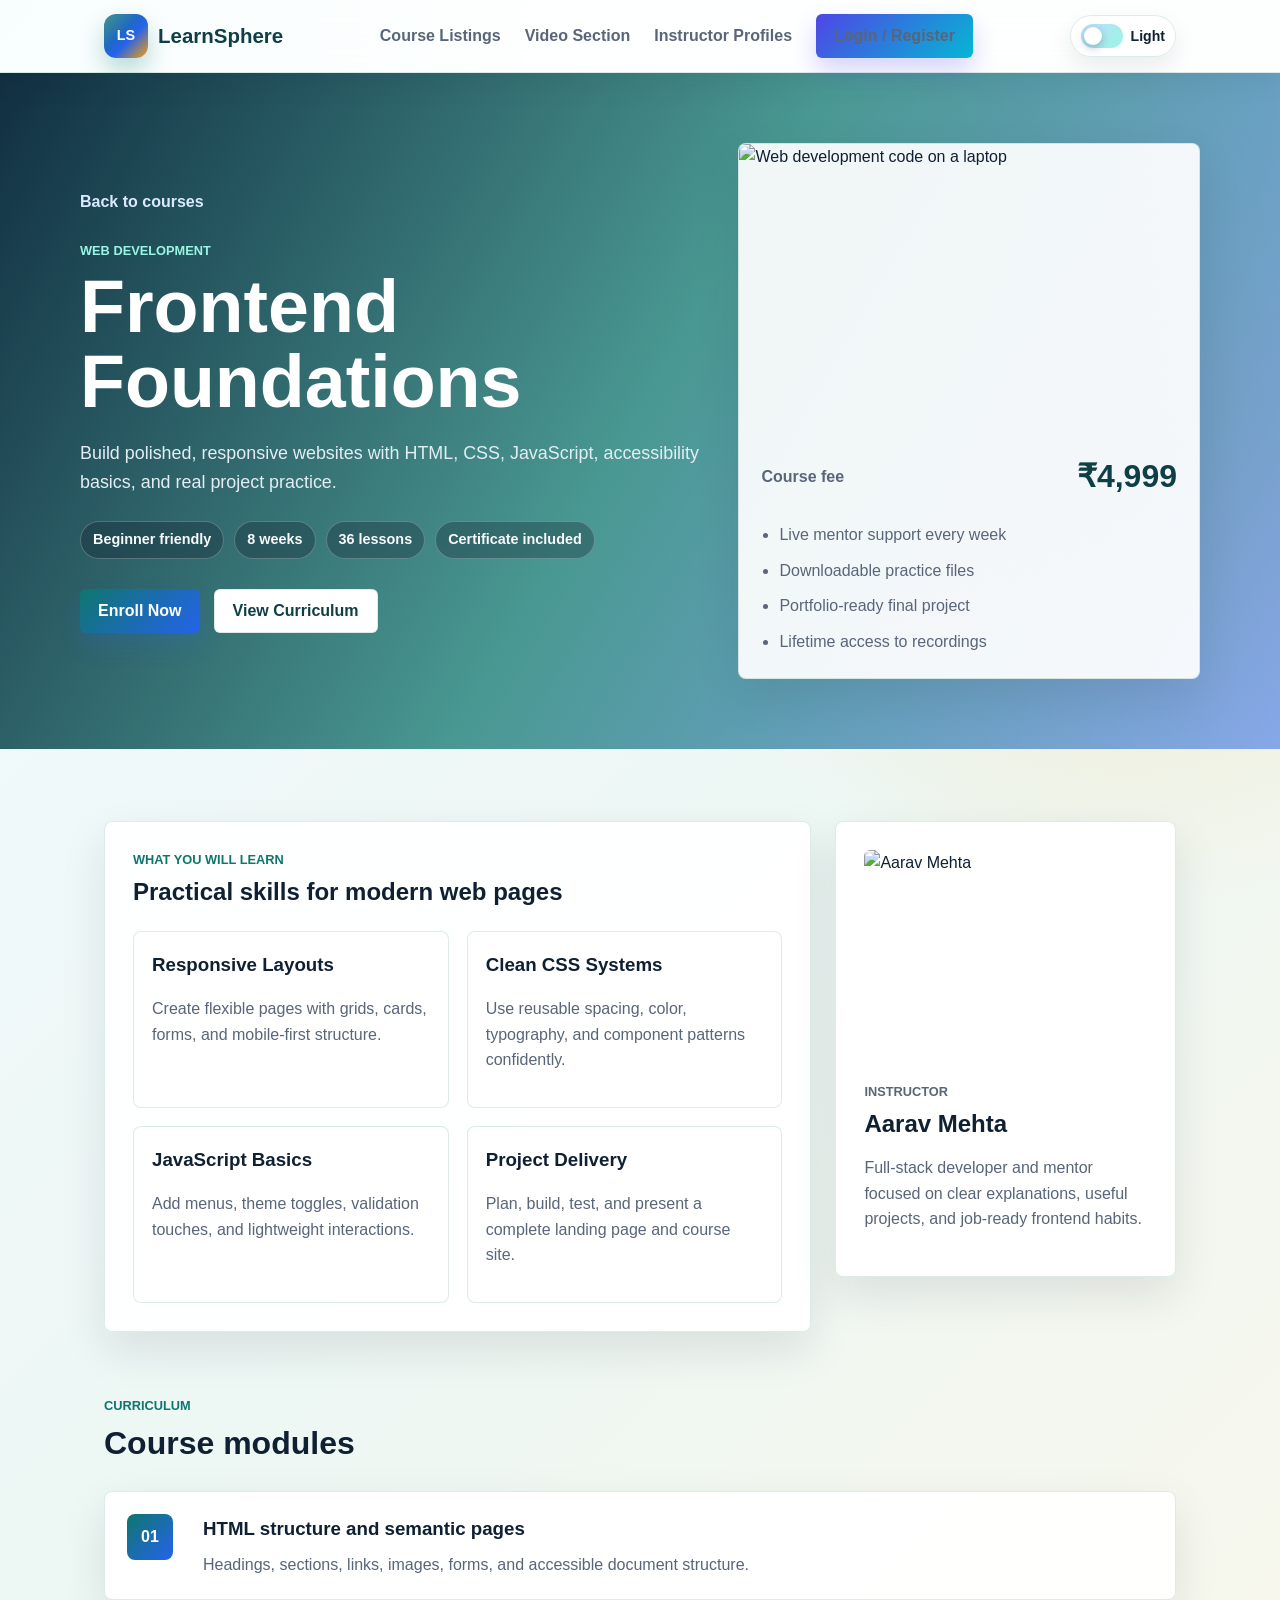
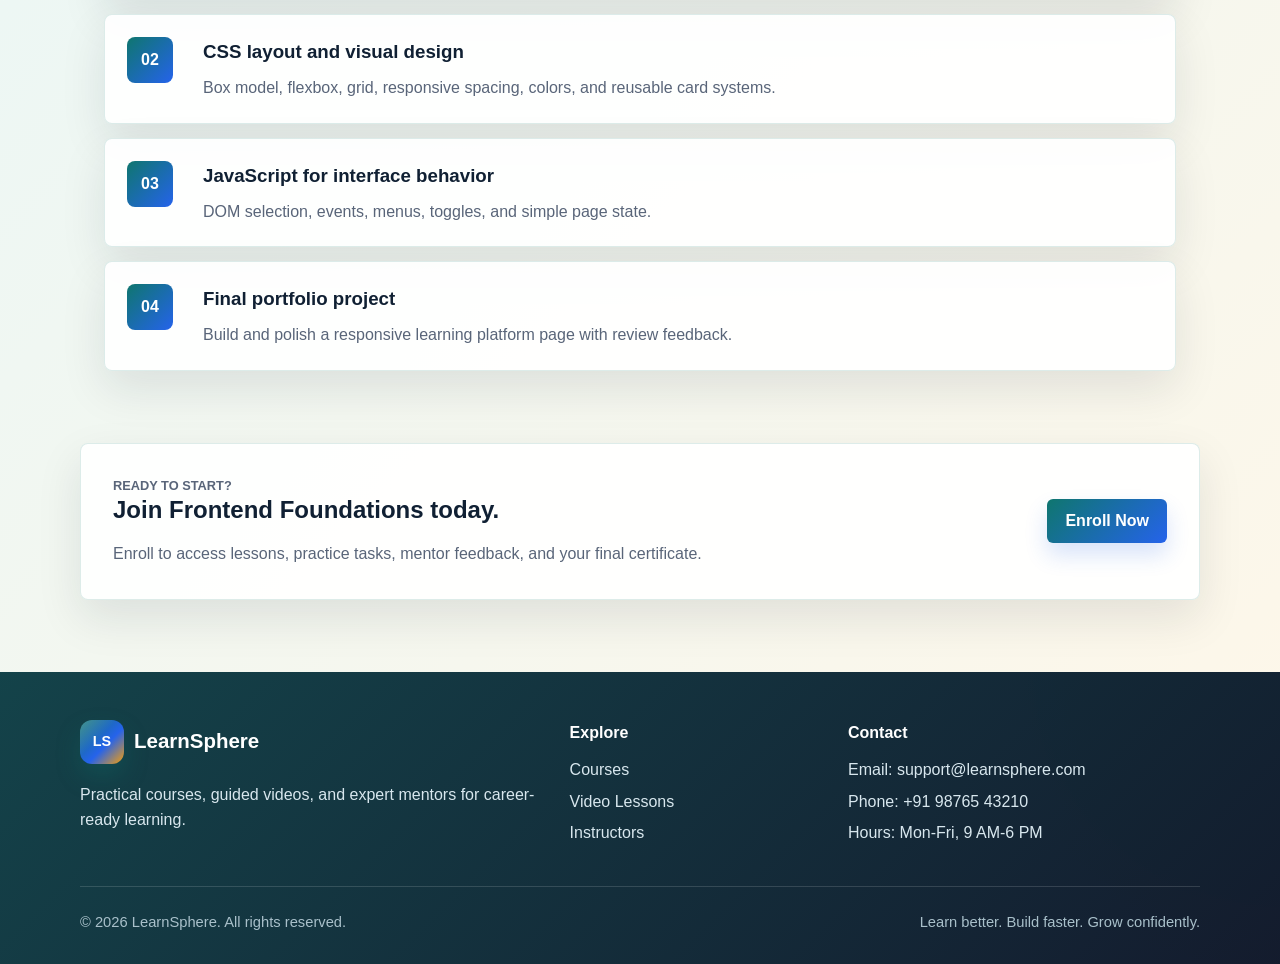
==== course-details.html @ a61108c8 "Push entire project to GitHub" ====
<!DOCTYPE html>
<html lang="en">
<head>
    <meta charset="UTF-8">
    <meta name="viewport" content="width=device-width, initial-scale=1.0">
    <title>Frontend Foundations | LearnSphere</title>
    <link rel="stylesheet" href="css/style.css">
</head>
<body>
    <header class="site-header">
        <nav class="navbar" aria-label="Main navigation">
            <a class="brand" href="index.html" aria-label="LearnSphere home">
                <span class="brand-mark">LS</span>
                <span class="brand-text">LearnSphere</span>
            </a>
            <div class="nav-actions">
                <button class="theme-toggle" type="button" aria-label="Switch to dark mode" aria-pressed="false">
                    <span class="toggle-track">
                        <span class="toggle-thumb"></span>
                    </span>
                    <span class="theme-label">Light</span>
                </button>
                <button class="menu-toggle" type="button" aria-label="Open navigation" aria-expanded="false">
                    <span></span>
                    <span></span>
                    <span></span>
                </button>
            </div>
            <ul class="nav-links">
                <li><a href="courses.html">Course Listings</a></li>
                <li><a href="index.html#videos">Video Section</a></li>
                <li><a href="index.html#instructors">Instructor Profiles</a></li>
                <li><a class="nav-button" href="login.html">Login / Register</a></li>
            </ul>
        </nav>
    </header>

    <main>
        <section class="course-detail-hero">
            <div class="course-detail-content">
                <div>
                    <a class="back-link" href="courses.html">Back to courses</a>
                    <p class="eyebrow">Web Development</p>
                    <h1>Frontend Foundations</h1>
                    <p class="course-lead">Build polished, responsive websites with HTML, CSS, JavaScript, accessibility basics, and real project practice.</p>
                    <div class="course-meta" aria-label="Course facts">
                        <span>Beginner friendly</span>
                        <span>8 weeks</span>
                        <span>36 lessons</span>
                        <span>Certificate included</span>
                    </div>
                    <div class="hero-actions">
                        <a class="primary-button" href="login.html">Enroll Now</a>
                        <a class="secondary-button" href="#curriculum">View Curriculum</a>
                    </div>
                </div>
                <aside class="course-summary-card" aria-label="Course enrollment summary">
                    <img src="https://images.pexels.com/photos/574071/pexels-photo-574071.jpeg?auto=compress&cs=tinysrgb&w=900" alt="Web development code on a laptop">
                    <div class="summary-price">
                        <span>Course fee</span>
                        <strong>₹4,999</strong>
                    </div>
                    <ul>
                        <li>Live mentor support every week</li>
                        <li>Downloadable practice files</li>
                        <li>Portfolio-ready final project</li>
                        <li>Lifetime access to recordings</li>
                    </ul>
                </aside>
            </div>
        </section>

        <section class="course-detail-section">
            <div class="detail-grid">
                <article class="detail-panel">
                    <p class="eyebrow">What You Will Learn</p>
                    <h2>Practical skills for modern web pages</h2>
                    <div class="outcome-grid">
                        <div>
                            <h3>Responsive Layouts</h3>
                            <p>Create flexible pages with grids, cards, forms, and mobile-first structure.</p>
                        </div>
                        <div>
                            <h3>Clean CSS Systems</h3>
                            <p>Use reusable spacing, color, typography, and component patterns confidently.</p>
                        </div>
                        <div>
                            <h3>JavaScript Basics</h3>
                            <p>Add menus, theme toggles, validation touches, and lightweight interactions.</p>
                        </div>
                        <div>
                            <h3>Project Delivery</h3>
                            <p>Plan, build, test, and present a complete landing page and course site.</p>
                        </div>
                    </div>
                </article>

                <aside class="mentor-card">
                    <img src="https://images.pexels.com/photos/36781271/pexels-photo-36781271.jpeg?auto=compress&cs=tinysrgb&w=700" alt="Aarav Mehta">
                    <p class="eyebrow">Instructor</p>
                    <h2>Aarav Mehta</h2>
                    <p>Full-stack developer and mentor focused on clear explanations, useful projects, and job-ready frontend habits.</p>
                </aside>
            </div>
        </section>

        <section class="course-detail-section curriculum-section" id="curriculum">
            <div class="section-heading">
                <p class="eyebrow">Curriculum</p>
                <h2>Course modules</h2>
            </div>
            <div class="module-list">
                <article>
                    <span>01</span>
                    <div>
                        <h3>HTML structure and semantic pages</h3>
                        <p>Headings, sections, links, images, forms, and accessible document structure.</p>
                    </div>
                </article>
                <article>
                    <span>02</span>
                    <div>
                        <h3>CSS layout and visual design</h3>
                        <p>Box model, flexbox, grid, responsive spacing, colors, and reusable card systems.</p>
                    </div>
                </article>
                <article>
                    <span>03</span>
                    <div>
                        <h3>JavaScript for interface behavior</h3>
                        <p>DOM selection, events, menus, toggles, and simple page state.</p>
                    </div>
                </article>
                <article>
                    <span>04</span>
                    <div>
                        <h3>Final portfolio project</h3>
                        <p>Build and polish a responsive learning platform page with review feedback.</p>
                    </div>
                </article>
            </div>
        </section>

        <section class="course-cta">
            <div>
                <p class="eyebrow">Ready To Start?</p>
                <h2>Join Frontend Foundations today.</h2>
                <p>Enroll to access lessons, practice tasks, mentor feedback, and your final certificate.</p>
            </div>
            <a class="primary-button" href="login.html">Enroll Now</a>
        </section>
    </main>

    <footer class="site-footer">
        <div class="footer-inner">
            <div>
                <a class="brand footer-brand" href="index.html" aria-label="LearnSphere home">
                    <span class="brand-mark">LS</span>
                    <span class="brand-text">LearnSphere</span>
                </a>
                <p>Practical courses, guided videos, and expert mentors for career-ready learning.</p>
            </div>
            <div>
                <h3>Explore</h3>
                <a href="courses.html">Courses</a>
                <a href="index.html#videos">Video Lessons</a>
                <a href="index.html#instructors">Instructors</a>
            </div>
            <div>
                <h3>Contact</h3>
                <p>Email: support@learnsphere.com</p>
                <p>Phone: +91 98765 43210</p>
                <p>Hours: Mon-Fri, 9 AM-6 PM</p>
            </div>
        </div>
        <div class="footer-bottom">
            <p>&copy; 2026 LearnSphere. All rights reserved.</p>
            <p>Learn better. Build faster. Grow confidently.</p>
        </div>
    </footer>

    <script src="js/main.js"></script>
</body>
</html>
---- css/style.css ----
* {
    box-sizing: border-box;
}

img,
video,
iframe {
    max-width: 100%;
}

:root {
    --text: #102033;
    --muted: #596579;
    --surface: rgba(255, 255, 255, 0.92);
    --surface-strong: #ffffff;
    --line: rgba(15, 118, 110, 0.14);
    --brand: #0f766e;
    --brand-dark: #0f3f46;
    --accent: #2563eb;
    --gold: #f59e0b;
    --shadow: 0 18px 45px rgba(16, 32, 51, 0.1);
    --body-bg:
        radial-gradient(circle at top left, rgba(45, 212, 191, 0.24), transparent 34rem),
        radial-gradient(circle at 88% 18%, rgba(245, 158, 11, 0.18), transparent 28rem),
        linear-gradient(135deg, #f3fbff 0%, #edf7f4 42%, #fff7e8 100%);
}

body.dark-mode {
    --text: #eef7fb;
    --muted: #b8c7d3;
    --surface: rgba(15, 23, 42, 0.9);
    --surface-strong: #111c2f;
    --line: rgba(125, 211, 252, 0.22);
    --brand: #2dd4bf;
    --brand-dark: #dcfce7;
    --accent: #60a5fa;
    --gold: #fbbf24;
    --shadow: 0 18px 45px rgba(0, 0, 0, 0.28);
    --body-bg:
        radial-gradient(circle at top left, rgba(45, 212, 191, 0.18), transparent 34rem),
        radial-gradient(circle at 88% 18%, rgba(96, 165, 250, 0.16), transparent 28rem),
        linear-gradient(135deg, #07111f 0%, #0e1b2e 48%, #152238 100%);
}

html {
    scroll-behavior: smooth;
}

body {
    min-height: 100vh;
    margin: 0;
    color: var(--text);
    font-family: Arial, Helvetica, sans-serif;
    background: var(--body-bg);
    line-height: 1.6;
    overflow-x: hidden;
    transition: background 0.25s ease, color 0.25s ease;
}

a {
    color: inherit;
    text-decoration: none;
}

.site-header {
    position: sticky;
    top: 0;
    z-index: 10;
    background: var(--surface-strong);
    background: color-mix(in srgb, var(--surface-strong) 88%, transparent);
    border-bottom: 1px solid var(--line);
    box-shadow: 0 10px 30px rgba(15, 23, 42, 0.06);
    backdrop-filter: blur(16px);
}

.navbar {
    display: flex;
    align-items: center;
    justify-content: space-between;
    max-width: 1120px;
    margin: 0 auto;
    min-height: 72px;
    padding: 0 24px;
}

.brand {
    order: 1;
    display: inline-flex;
    align-items: center;
    gap: 10px;
    color: var(--brand-dark);
    font-size: 1.28rem;
    font-weight: 800;
}

.brand-mark {
    display: inline-grid;
    place-items: center;
    width: 44px;
    height: 44px;
    border-radius: 12px;
    color: #ffffff;
    background:
        linear-gradient(135deg, rgba(255, 255, 255, 0.22), transparent 42%),
        linear-gradient(135deg, var(--brand), var(--accent) 58%, var(--gold));
    box-shadow: 0 12px 24px rgba(15, 118, 110, 0.28);
    font-size: 0.9rem;
    letter-spacing: 0;
}

.brand-text {
    letter-spacing: 0;
}

.nav-links {
    order: 2;
    display: flex;
    align-items: center;
    gap: 24px;
    margin: 0;
    padding: 0;
    list-style: none;
    font-weight: 700;
}

.nav-links a {
    color: var(--muted);
    transition: color 0.2s ease;
}

.nav-links a:hover {
    color: var(--brand);
}

.nav-actions {
    order: 3;
    display: flex;
    align-items: center;
    gap: 10px;
}

.nav-button,
.primary-button,
.secondary-button {
    display: inline-flex;
    align-items: center;
    justify-content: center;
    min-height: 44px;
    padding: 0 18px;
    border-radius: 6px;
    font-weight: 800;
    text-align: center;
}

.nav-button,
.primary-button {
    color: #ffffff;
    background: linear-gradient(135deg, var(--brand), var(--accent));
    border: 0;
    box-shadow: 0 12px 22px rgba(37, 99, 235, 0.18);
}

.nav-button {
    color: #000000;
    background: linear-gradient(135deg, #4f46e5, #06b6d4);
    box-shadow: 0 12px 24px rgba(79, 70, 229, 0.24);
}

.nav-button:hover {
    color: #000000;
}

.secondary-button {
    color: var(--brand-dark);
    background: var(--surface-strong);
    border: 1px solid var(--line);
}

.theme-toggle {
    display: inline-flex;
    align-items: center;
    gap: 8px;
    min-height: 42px;
    padding: 6px 10px;
    border: 1px solid var(--line);
    border-radius: 999px;
    color: var(--text);
    background: var(--surface);
    cursor: pointer;
    font: inherit;
    font-size: 0.88rem;
    font-weight: 800;
    box-shadow: 0 10px 24px rgba(15, 23, 42, 0.08);
}

.toggle-track {
    position: relative;
    width: 42px;
    height: 24px;
    border-radius: 999px;
    background: linear-gradient(135deg, #bfdbfe, #99f6e4);
}

.toggle-thumb {
    position: absolute;
    top: 3px;
    left: 3px;
    width: 18px;
    height: 18px;
    border-radius: 50%;
    background: #ffffff;
    box-shadow: 0 3px 8px rgba(15, 23, 42, 0.25);
    transition: transform 0.2s ease, background 0.2s ease;
}

body.dark-mode .toggle-track {
    background: linear-gradient(135deg, #1d4ed8, #0f766e);
}

body.dark-mode .toggle-thumb {
    transform: translateX(18px);
    background: #e0f2fe;
}

.menu-toggle {
    display: none;
    width: 44px;
    height: 44px;
    padding: 10px;
    border: 1px solid var(--line);
    border-radius: 6px;
    background: var(--surface);
    cursor: pointer;
}

.menu-toggle span {
    display: block;
    height: 2px;
    margin: 5px 0;
    background: var(--text);
}

.hero {
    display: grid;
    align-items: center;
    min-height: 560px;
    padding: 80px 24px;
    color: #ffffff;
    background:
        linear-gradient(120deg, rgba(6, 35, 54, 0.84), rgba(15, 118, 110, 0.62), rgba(37, 99, 235, 0.48)),
        url("https://images.unsplash.com/photo-1522202176988-66273c2fd55f?auto=format&fit=crop&w=1600&q=80") center/cover;
}

.hero-content,
.section,
.login-preview,
.page-shell {
    max-width: 1120px;
    margin: 0 auto;
}

.hero-content {
    width: 100%;
}

.hero h1 {
    max-width: 720px;
    margin: 0;
    font-size: clamp(2.3rem, 6vw, 4.8rem);
    line-height: 1.02;
}

.hero-copy {
    max-width: 620px;
    margin: 22px 0 0;
    color: #e5edf4;
    font-size: 1.15rem;
}

.hero-actions {
    display: flex;
    flex-wrap: wrap;
    gap: 14px;
    margin-top: 30px;
}

.eyebrow {
    margin: 0 0 8px;
    color: #0f766e;
    font-size: 0.8rem;
    font-weight: 900;
    letter-spacing: 0;
    text-transform: uppercase;
}

.hero .eyebrow {
    color: #89f0e6;
}

.section {
    padding: 72px 24px;
}

.section:nth-of-type(odd) {
    background: rgba(255, 255, 255, 0.34);
}

body.dark-mode .section:nth-of-type(odd) {
    background: rgba(15, 23, 42, 0.28);
}

.section-heading {
    margin-bottom: 28px;
}

.section-heading h1,
.section-heading h2 {
    margin: 0;
    font-size: 2rem;
    line-height: 1.2;
}

.card-grid,
.instructor-grid {
    display: grid;
    grid-template-columns: repeat(auto-fit, minmax(min(100%, 280px), 1fr));
    gap: 20px;
}

.course-card,
.instructor-card,
.login-card {
    min-width: 0;
    padding: 24px;
    border: 1px solid var(--line);
    border-radius: 8px;
    background: var(--surface);
    box-shadow: var(--shadow);
}

.course-card,
.instructor-card {
    transition: transform 0.2s ease, box-shadow 0.2s ease;
}

.course-card:hover,
.instructor-card:hover {
    transform: translateY(-5px);
    box-shadow: 0 24px 55px rgba(16, 32, 51, 0.16);
}

.course-card img {
    display: block;
    width: 100%;
    aspect-ratio: 16 / 10;
    margin-bottom: 18px;
    border-radius: 6px;
    object-fit: cover;
}

.course-card h3,
.instructor-card h3 {
    margin: 12px 0 8px;
}

.course-card p,
.instructor-card p,
.login-preview p,
.video-panel p {
    color: var(--muted);
}

.course-card a {
    color: var(--brand);
    font-weight: 800;
}

.course-tag {
    color: #9a5b00;
    font-size: 0.78rem;
    font-weight: 900;
    text-transform: uppercase;
}

body.dark-mode .course-tag {
    color: var(--gold);
}

.video-section {
    max-width: none;
    background: linear-gradient(135deg, #ffffff 0%, #ecfeff 100%);
}

body.dark-mode .video-section {
    background: linear-gradient(135deg, rgba(15, 23, 42, 0.92), rgba(8, 47, 73, 0.82));
}

.video-section .section-heading,
.video-panel {
    max-width: 1120px;
    margin-left: auto;
    margin-right: auto;
}

.video-panel {
    display: grid;
    grid-template-columns: 1.2fr 0.8fr;
    gap: 28px;
    align-items: center;
}

.video-placeholder {
    display: grid;
    place-items: center;
    min-height: 320px;
    border-radius: 8px;
    background:
        linear-gradient(rgba(17, 94, 89, 0.55), rgba(37, 99, 235, 0.42)),
        url("https://images.unsplash.com/photo-1516321318423-f06f85e504b3?auto=format&fit=crop&w=1200&q=80") center/cover;
}

.play-button {
    width: 74px;
    height: 74px;
    border-radius: 50%;
    background: #ffffff;
    position: relative;
}

.play-button::after {
    content: "";
    position: absolute;
    top: 23px;
    left: 29px;
    border-top: 14px solid transparent;
    border-bottom: 14px solid transparent;
    border-left: 21px solid var(--brand);
}

.instructor-photo {
    display: block;
    width: 100%;
    aspect-ratio: 4 / 3;
    margin-bottom: 18px;
    border-radius: 6px;
    object-fit: cover;
}

.login-preview {
    display: flex;
    align-items: center;
    justify-content: space-between;
    flex-wrap: wrap;
    gap: 24px;
    margin-bottom: 72px;
    padding: 34px 24px;
    border: 1px solid var(--line);
    border-radius: 8px;
    background: var(--surface);
    box-shadow: var(--shadow);
}

.login-preview h2 {
    margin: 0;
}

.site-footer {
    margin-top: 48px;
    padding: 48px 24px 24px;
    color: #d8e7ee;
    background:
        linear-gradient(135deg, rgba(15, 63, 70, 0.98), rgba(15, 23, 42, 0.98)),
        radial-gradient(circle at top right, rgba(45, 212, 191, 0.35), transparent 22rem);
}

.footer-inner {
    display: grid;
    grid-template-columns: 1.3fr 0.7fr 1fr;
    gap: 32px;
    max-width: 1120px;
    margin: 0 auto;
}

.footer-brand {
    color: #ffffff;
    margin-bottom: 12px;
}

.site-footer h3 {
    margin: 0 0 12px;
    color: #ffffff;
    font-size: 1rem;
}

.site-footer p {
    margin: 6px 0;
}

.site-footer a:not(.brand) {
    display: block;
    margin: 6px 0;
    color: #d8e7ee;
}

.site-footer a:hover {
    color: #8df4e8;
}

.footer-bottom {
    display: flex;
    flex-wrap: wrap;
    justify-content: space-between;
    gap: 18px;
    max-width: 1120px;
    margin: 34px auto 0;
    padding-top: 18px;
    border-top: 1px solid rgba(255, 255, 255, 0.14);
    color: #a9c0ca;
    font-size: 0.92rem;
}

.page-shell {
    min-height: calc(100vh - 72px);
}

.course-detail-hero {
    padding: 58px 24px;
    color: #ffffff;
    background:
        linear-gradient(120deg, rgba(6, 35, 54, 0.94), rgba(15, 118, 110, 0.74), rgba(37, 99, 235, 0.52)),
        url("https://images.unsplash.com/photo-1498050108023-c5249f4df085?auto=format&fit=crop&w=1600&q=80") center/cover;
}

.course-detail-content,
.course-detail-section,
.course-cta {
    max-width: 1120px;
    margin: 0 auto;
}

.course-detail-content {
    display: grid;
    grid-template-columns: minmax(0, 1.15fr) minmax(320px, 0.85fr);
    gap: 34px;
    align-items: center;
    min-height: 560px;
}

.back-link {
    display: inline-flex;
    margin-bottom: 26px;
    color: #dbeafe;
    font-weight: 800;
}

.course-detail-hero .eyebrow {
    color: #99f6e4;
}

.course-detail-hero h1 {
    max-width: 720px;
    margin: 0;
    font-size: clamp(2.4rem, 6vw, 4.6rem);
    line-height: 1.02;
}

.course-lead {
    max-width: 660px;
    margin: 20px 0 0;
    color: #e5edf4;
    font-size: 1.12rem;
}

.course-meta {
    display: flex;
    flex-wrap: wrap;
    gap: 10px;
    margin-top: 24px;
}

.course-meta span {
    display: inline-flex;
    min-height: 38px;
    align-items: center;
    padding: 0 12px;
    border: 1px solid rgba(255, 255, 255, 0.24);
    border-radius: 999px;
    background: rgba(15, 23, 42, 0.3);
    color: #f8fafc;
    font-weight: 800;
    font-size: 0.9rem;
}

.course-summary-card,
.detail-panel,
.mentor-card,
.module-list article,
.course-cta {
    border: 1px solid var(--line);
    border-radius: 8px;
    background: var(--surface);
    box-shadow: var(--shadow);
}

.course-summary-card {
    overflow: hidden;
    color: var(--text);
}

.course-summary-card img {
    display: block;
    width: 100%;
    aspect-ratio: 16 / 10;
    object-fit: cover;
}

.summary-price {
    display: flex;
    align-items: center;
    justify-content: space-between;
    gap: 18px;
    padding: 20px 22px 8px;
}

.summary-price span {
    color: var(--muted);
    font-weight: 800;
}

.summary-price strong {
    color: var(--brand-dark);
    font-size: 2rem;
}

.course-summary-card ul {
    display: grid;
    gap: 10px;
    margin: 0;
    padding: 12px 22px 24px;
    color: var(--muted);
}

.course-summary-card li {
    margin-left: 18px;
}

.course-detail-section {
    padding: 72px 24px 0;
}

.detail-grid {
    display: grid;
    grid-template-columns: minmax(0, 1.35fr) minmax(280px, 0.65fr);
    gap: 24px;
    align-items: start;
}

.detail-panel,
.mentor-card {
    padding: 28px;
}

.detail-panel h2,
.mentor-card h2,
.course-cta h2 {
    margin: 0;
    line-height: 1.2;
}

.outcome-grid {
    display: grid;
    grid-template-columns: repeat(2, minmax(0, 1fr));
    gap: 18px;
    margin-top: 24px;
}

.outcome-grid div {
    padding: 18px;
    border: 1px solid var(--line);
    border-radius: 8px;
    background: var(--surface-strong);
}

.outcome-grid h3,
.module-list h3 {
    margin: 0 0 8px;
}

.outcome-grid p,
.mentor-card p,
.module-list p,
.course-cta p {
    color: var(--muted);
}

.mentor-card img {
    display: block;
    width: 100%;
    aspect-ratio: 4 / 3;
    margin-bottom: 20px;
    border-radius: 6px;
    object-fit: cover;
}

.curriculum-section {
    padding-top: 64px;
}

.module-list {
    display: grid;
    gap: 14px;
}

.module-list article {
    display: grid;
    grid-template-columns: 58px minmax(0, 1fr);
    gap: 18px;
    padding: 22px;
}

.module-list span {
    display: inline-grid;
    place-items: center;
    width: 46px;
    height: 46px;
    border-radius: 8px;
    color: #ffffff;
    background: linear-gradient(135deg, var(--brand), var(--accent));
    font-weight: 900;
}

.module-list p {
    margin: 0;
}

.course-cta {
    display: flex;
    align-items: center;
    justify-content: space-between;
    flex-wrap: wrap;
    gap: 24px;
    margin-top: 72px;
    margin-bottom: 72px;
    padding: 32px;
}

.course-cta p {
    margin-bottom: 0;
}

.login-page {
    display: grid;
    align-content: center;
    min-height: calc(100vh - 72px);
    padding: 58px 24px;
}

.account-shell {
    display: grid;
    grid-template-columns: minmax(320px, 0.78fr) minmax(0, 1.22fr);
    width: min(100%, 1120px);
    margin: 0 auto;
    overflow: hidden;
    border: 1px solid var(--line);
    border-radius: 8px;
    background: var(--surface);
    box-shadow: var(--shadow);
}

.account-showcase {
    position: relative;
    display: flex;
    flex-direction: column;
    justify-content: space-between;
    min-height: 760px;
    padding: 38px;
    color: #ffffff;
    background:
        linear-gradient(150deg, rgba(6, 35, 54, 0.92), rgba(15, 118, 110, 0.68), rgba(37, 99, 235, 0.46)),
        url("https://images.unsplash.com/photo-1517048676732-d65bc937f952?auto=format&fit=crop&w=1200&q=80") center/cover;
}

.account-showcase::after {
    content: "";
    position: absolute;
    inset: 0;
    background: linear-gradient(0deg, rgba(2, 6, 23, 0.52), transparent 54%);
    pointer-events: none;
}

.showcase-content,
.showcase-panel,
.showcase-stats {
    position: relative;
    z-index: 1;
}

.showcase-content .eyebrow {
    color: #99f6e4;
}

.showcase-content h1 {
    max-width: 470px;
    margin: 0;
    font-size: 2.65rem;
    line-height: 1.05;
}

.showcase-content p:last-child {
    max-width: 440px;
    margin: 18px 0 0;
    color: #dbeafe;
}

.showcase-panel {
    margin-top: auto;
    padding: 20px;
    border: 1px solid rgba(255, 255, 255, 0.24);
    border-radius: 8px;
    background: rgba(255, 255, 255, 0.13);
    backdrop-filter: blur(14px);
}

.showcase-panel div:first-child,
.showcase-stats {
    display: flex;
    align-items: center;
    justify-content: space-between;
    gap: 14px;
}

.showcase-panel span,
.showcase-stats span {
    color: #dbeafe;
    font-weight: 800;
}

.showcase-panel strong {
    font-size: 2rem;
    line-height: 1;
}

.progress-track {
    height: 9px;
    margin: 16px 0 12px;
    overflow: hidden;
    border-radius: 999px;
    background: rgba(255, 255, 255, 0.24);
}

.progress-track span {
    display: block;
    width: 82%;
    height: 100%;
    border-radius: inherit;
    background: linear-gradient(90deg, #5eead4, #fbbf24);
}

.showcase-panel p {
    margin: 0;
    color: #f8fafc;
}

.showcase-stats {
    flex-wrap: wrap;
    margin-top: 18px;
}

.showcase-stats span {
    display: inline-flex;
    min-height: 38px;
    align-items: center;
    padding: 0 12px;
    border: 1px solid rgba(255, 255, 255, 0.22);
    border-radius: 999px;
    background: rgba(15, 23, 42, 0.28);
    font-size: 0.88rem;
}

.account-forms {
    display: grid;
    grid-template-columns: repeat(2, minmax(0, 1fr));
    gap: 0;
    align-content: start;
    background:
        linear-gradient(135deg, rgba(255, 255, 255, 0.68), rgba(236, 254, 255, 0.42));
}

body.dark-mode .account-forms {
    background:
        linear-gradient(135deg, rgba(15, 23, 42, 0.58), rgba(8, 47, 73, 0.22));
}

.login-card {
    width: 100%;
    min-width: 0;
    border: 0;
    border-radius: 0;
    background: transparent;
    box-shadow: none;
}

.login-card + .login-card {
    border-left: 1px solid var(--line);
}

.form-heading {
    margin-bottom: 24px;
}

.login-card h1,
.login-card h2 {
    margin: 0;
}

.form-heading p:last-child {
    margin: 8px 0 0;
    color: var(--muted);
}

.login-card form {
    display: grid;
    gap: 16px;
}

.field-group {
    display: grid;
    gap: 7px;
}

.login-card label {
    font-weight: 800;
}

.login-card input,
.login-card select {
    width: 100%;
    min-height: 48px;
    padding: 0 14px;
    border: 1px solid var(--line);
    border-radius: 6px;
    color: var(--text);
    background: var(--surface-strong);
    font: inherit;
    outline: 0;
    transition: border-color 0.2s ease, box-shadow 0.2s ease, background 0.2s ease;
}

.login-card input:focus,
.login-card select:focus {
    border-color: var(--accent);
    box-shadow: 0 0 0 4px rgba(37, 99, 235, 0.12);
}

.login-card select {
    cursor: pointer;
}

.form-row {
    display: flex;
    align-items: center;
    justify-content: space-between;
    gap: 14px;
    color: var(--muted);
    font-size: 0.92rem;
}

.form-row a {
    color: var(--brand);
    font-weight: 800;
}

.check-option {
    display: inline-flex;
    align-items: center;
    gap: 8px;
    min-width: 0;
}

.check-option input {
    flex: 0 0 18px;
    width: 18px;
    height: 18px;
    min-height: 18px;
    padding: 0;
    accent-color: var(--brand);
}

.login-card .primary-button {
    width: 100%;
}

.login-card button {
    margin-top: 6px;
    cursor: pointer;
}

@media (max-width: 1024px) {
    .navbar {
        padding: 0 20px;
    }

    .nav-links {
        gap: 16px;
        font-size: 0.95rem;
    }

    .hero {
        min-height: 520px;
        padding: 72px 24px;
    }

    .video-panel {
        grid-template-columns: 1fr;
    }

    .course-detail-content,
    .detail-grid {
        grid-template-columns: 1fr;
    }

    .course-detail-content {
        min-height: auto;
    }

    .course-summary-card {
        max-width: 620px;
    }

    .course-cta .primary-button {
        width: auto;
    }

    .video-placeholder {
        min-height: 360px;
    }

    .footer-inner {
        grid-template-columns: 1fr 1fr;
    }

    .account-shell {
        grid-template-columns: 1fr;
        max-width: 720px;
    }

    .account-showcase {
        min-height: 430px;
    }

    .account-forms {
        grid-template-columns: 1fr;
    }

    .login-card + .login-card {
        border-top: 1px solid var(--line);
        border-left: 0;
    }
}

@media (max-width: 900px) {
    .navbar {
        min-height: 68px;
        padding: 0 16px;
    }

    .brand {
        font-size: 1.08rem;
    }

    .brand-mark {
        width: 40px;
        height: 40px;
        border-radius: 10px;
    }

    .nav-actions {
        gap: 8px;
    }

    .theme-toggle {
        min-height: 40px;
        padding: 5px 8px;
    }

    .theme-label {
        display: none;
    }

    .menu-toggle {
        display: block;
        width: 40px;
        height: 40px;
    }

    .nav-links {
        position: absolute;
        top: 68px;
        left: 0;
        right: 0;
        display: none;
        flex-direction: column;
        align-items: stretch;
        gap: 0;
        padding: 10px 16px 20px;
        background: var(--surface-strong);
        background: color-mix(in srgb, var(--surface-strong) 96%, transparent);
        border-bottom: 1px solid var(--line);
        box-shadow: 0 24px 35px rgba(15, 23, 42, 0.16);
        backdrop-filter: blur(14px);
    }

    .nav-links.is-open {
        display: flex;
    }

    .nav-links li {
        border-top: 1px solid var(--line);
    }

    .nav-links a {
        display: block;
        padding: 13px 0;
    }

    .nav-button {
        width: 100%;
        margin-top: 10px;
    }
}

@media (max-width: 760px) {

    .hero {
        min-height: 500px;
        padding: 58px 18px;
        background-position: center;
    }

    .hero h1 {
        font-size: 2.35rem;
    }

    .hero-copy {
        font-size: 1rem;
    }

    .hero-actions,
    .login-preview {
        align-items: stretch;
    }

    .primary-button,
    .secondary-button {
        width: 100%;
    }

    .section {
        padding: 54px 18px;
    }

    .page-shell {
        width: 100%;
    }

    .course-detail-hero {
        padding: 40px 18px;
    }

    .course-detail-content {
        gap: 26px;
    }

    .course-detail-section {
        padding: 54px 18px 0;
    }

    .course-meta {
        align-items: stretch;
        flex-direction: column;
    }

    .course-meta span {
        justify-content: center;
    }

    .outcome-grid {
        grid-template-columns: 1fr;
    }

    .detail-panel,
    .mentor-card,
    .module-list article,
    .course-cta {
        padding: 20px;
    }

    .module-list article {
        grid-template-columns: 1fr;
    }

    .course-cta {
        align-items: stretch;
        flex-direction: column;
        margin: 54px 18px;
    }

    .course-card,
    .instructor-card {
        padding: 18px;
    }

    .login-page {
        padding: 28px 16px;
    }

    .account-showcase {
        min-height: 380px;
        padding: 26px;
    }

    .showcase-content h1 {
        font-size: 2rem;
    }

    .login-card {
        padding: 22px 18px;
    }

    .form-row {
        align-items: flex-start;
        flex-direction: column;
        gap: 10px;
    }

    .video-placeholder {
        min-height: 250px;
    }

    .login-preview {
        flex-direction: column;
        margin: 0 18px 54px;
        padding: 24px 18px;
    }

    .footer-inner,
    .footer-bottom {
        grid-template-columns: 1fr;
    }

    .footer-bottom {
        display: block;
    }
}

@media (max-width: 430px) {
    .brand-text {
        display: none;
    }

    .hero h1 {
        font-size: 2rem;
    }

    .hero {
        min-height: 430px;
        padding: 44px 16px;
    }

    .section-heading h1,
    .section-heading h2 {
        font-size: 1.55rem;
    }

    .course-detail-hero h1,
    .showcase-content h1 {
        font-size: 1.8rem;
    }

    .summary-price {
        align-items: flex-start;
        flex-direction: column;
        gap: 4px;
    }

    .account-showcase {
        min-height: 330px;
        padding: 22px;
    }

    .showcase-panel div:first-child,
    .showcase-stats {
        align-items: flex-start;
        flex-direction: column;
    }

    .login-card {
        padding: 20px 16px;
    }
}
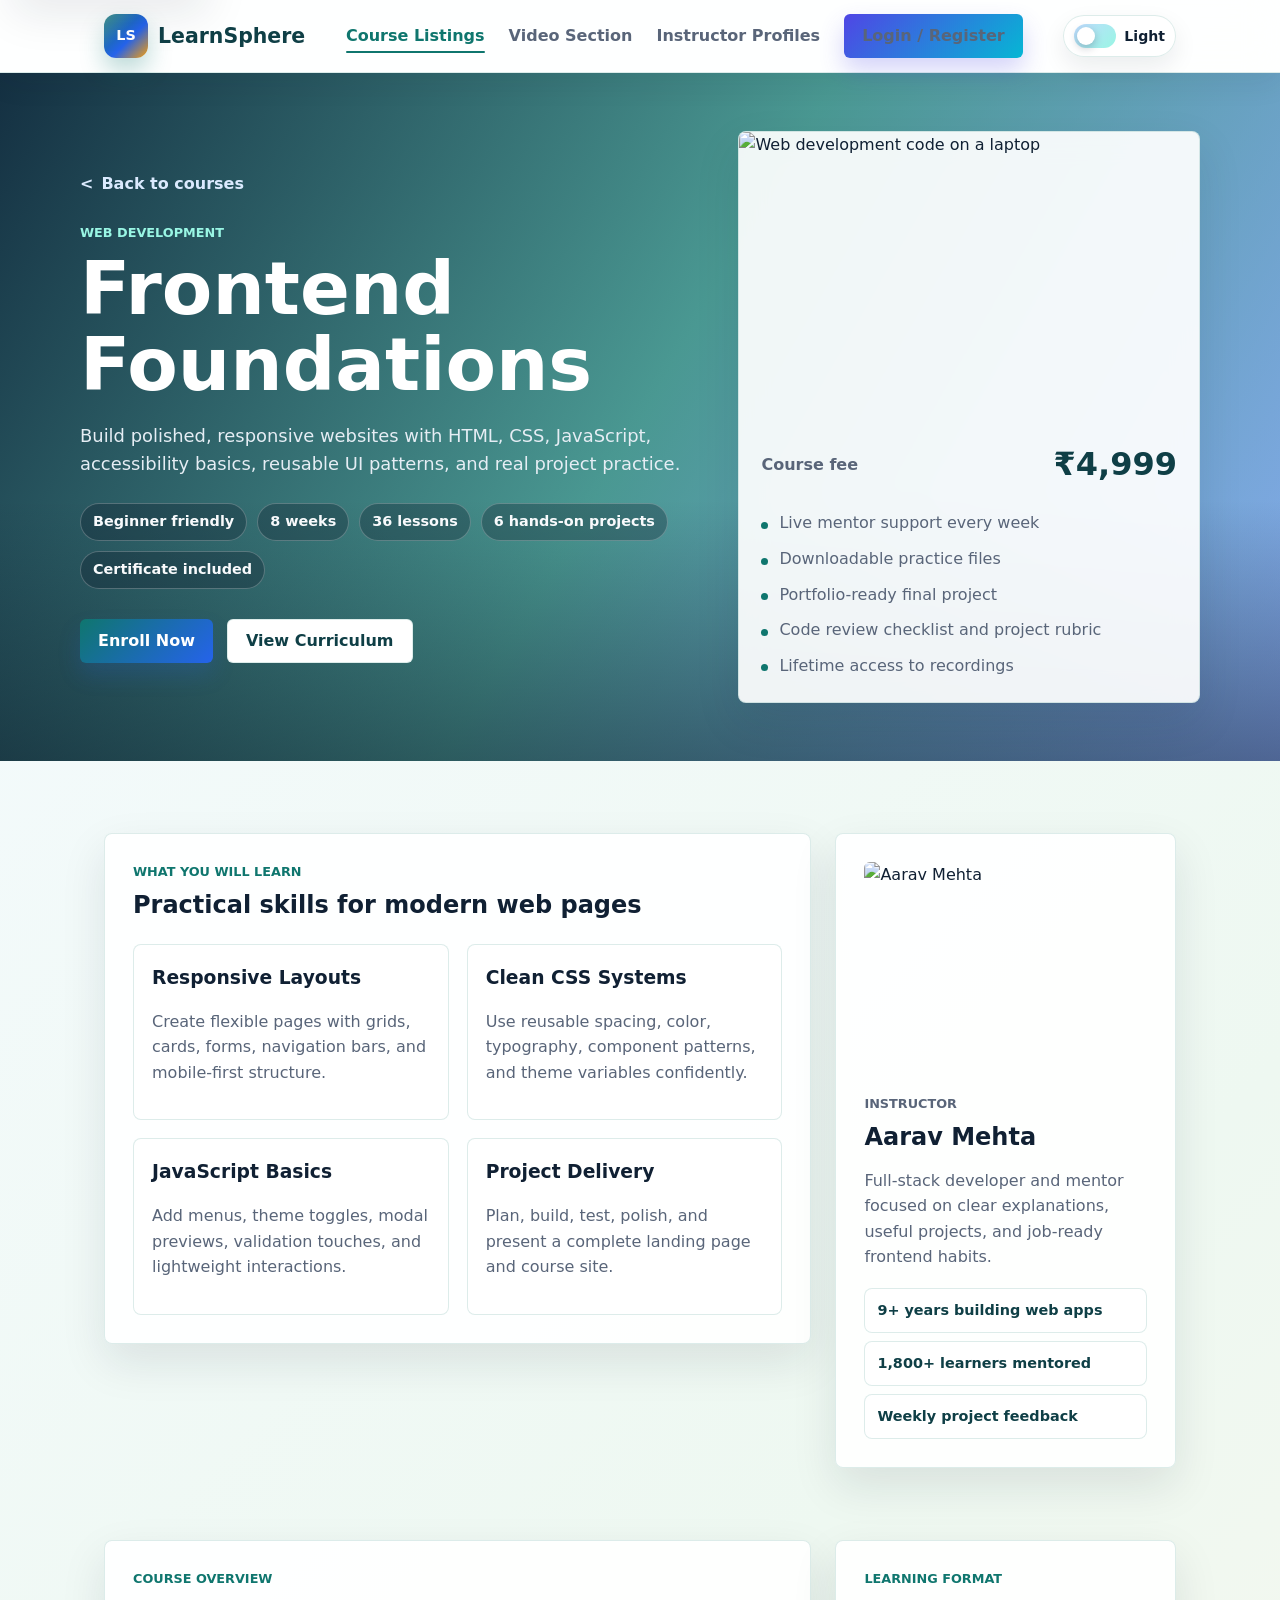
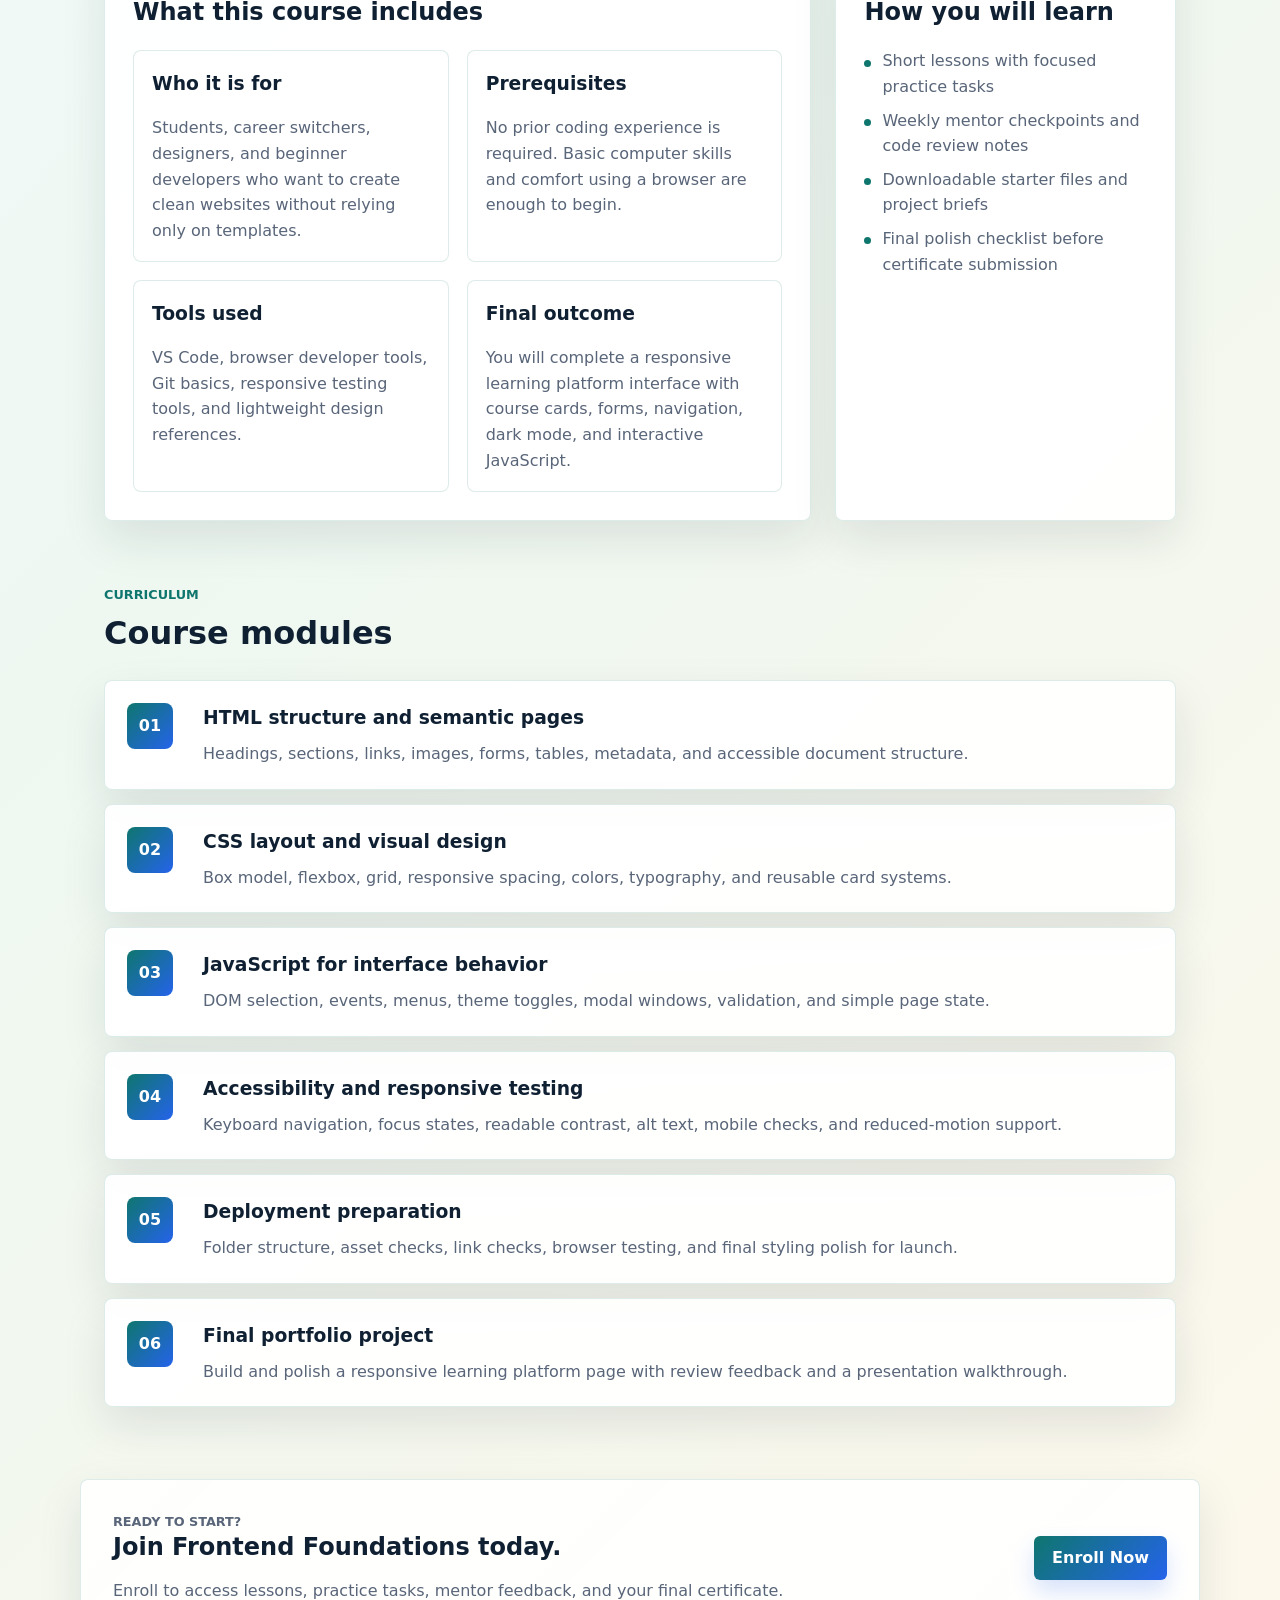
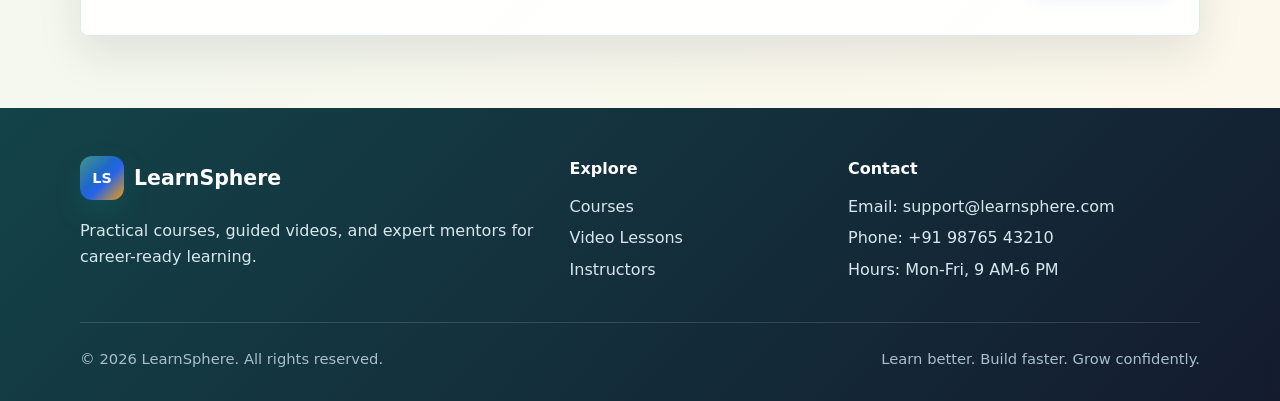
==== commit 6a6218b2: "Polish UI and enrich course content" ====
--- a/course-details.html
+++ b/course-details.html
@@ -7,6 +7,7 @@
     <link rel="stylesheet" href="css/style.css">
 </head>
 <body>
+    <a class="skip-link" href="#main-content">Skip to main content</a>
     <header class="site-header">
         <nav class="navbar" aria-label="Main navigation">
             <a class="brand" href="index.html" aria-label="LearnSphere home">
@@ -27,7 +28,7 @@
                 </button>
             </div>
             <ul class="nav-links">
-                <li><a href="courses.html">Course Listings</a></li>
+                <li><a href="courses.html" aria-current="page">Course Listings</a></li>
                 <li><a href="index.html#videos">Video Section</a></li>
                 <li><a href="index.html#instructors">Instructor Profiles</a></li>
                 <li><a class="nav-button" href="login.html">Login / Register</a></li>
@@ -35,18 +36,19 @@
         </nav>
     </header>
 
-    <main>
+    <main id="main-content">
         <section class="course-detail-hero">
             <div class="course-detail-content">
                 <div>
                     <a class="back-link" href="courses.html">Back to courses</a>
                     <p class="eyebrow">Web Development</p>
                     <h1>Frontend Foundations</h1>
-                    <p class="course-lead">Build polished, responsive websites with HTML, CSS, JavaScript, accessibility basics, and real project practice.</p>
+                    <p class="course-lead">Build polished, responsive websites with HTML, CSS, JavaScript, accessibility basics, reusable UI patterns, and real project practice.</p>
                     <div class="course-meta" aria-label="Course facts">
                         <span>Beginner friendly</span>
                         <span>8 weeks</span>
                         <span>36 lessons</span>
+                        <span>6 hands-on projects</span>
                         <span>Certificate included</span>
                     </div>
                     <div class="hero-actions">
@@ -64,6 +66,7 @@
                         <li>Live mentor support every week</li>
                         <li>Downloadable practice files</li>
                         <li>Portfolio-ready final project</li>
+                        <li>Code review checklist and project rubric</li>
                         <li>Lifetime access to recordings</li>
                     </ul>
                 </aside>
@@ -78,19 +81,19 @@
                     <div class="outcome-grid">
                         <div>
                             <h3>Responsive Layouts</h3>
-                            <p>Create flexible pages with grids, cards, forms, and mobile-first structure.</p>
+                            <p>Create flexible pages with grids, cards, forms, navigation bars, and mobile-first structure.</p>
                         </div>
                         <div>
                             <h3>Clean CSS Systems</h3>
-                            <p>Use reusable spacing, color, typography, and component patterns confidently.</p>
+                            <p>Use reusable spacing, color, typography, component patterns, and theme variables confidently.</p>
                         </div>
                         <div>
                             <h3>JavaScript Basics</h3>
-                            <p>Add menus, theme toggles, validation touches, and lightweight interactions.</p>
+                            <p>Add menus, theme toggles, modal previews, validation touches, and lightweight interactions.</p>
                         </div>
                         <div>
                             <h3>Project Delivery</h3>
-                            <p>Plan, build, test, and present a complete landing page and course site.</p>
+                            <p>Plan, build, test, polish, and present a complete landing page and course site.</p>
                         </div>
                     </div>
                 </article>
@@ -100,6 +103,49 @@
                     <p class="eyebrow">Instructor</p>
                     <h2>Aarav Mehta</h2>
                     <p>Full-stack developer and mentor focused on clear explanations, useful projects, and job-ready frontend habits.</p>
+                    <div class="mentor-stats" aria-label="Instructor highlights">
+                        <span>9+ years building web apps</span>
+                        <span>1,800+ learners mentored</span>
+                        <span>Weekly project feedback</span>
+                    </div>
+                </aside>
+            </div>
+        </section>
+
+        <section class="course-detail-section">
+            <div class="detail-grid">
+                <article class="detail-panel">
+                    <p class="eyebrow">Course Overview</p>
+                    <h2>What this course includes</h2>
+                    <div class="detail-columns">
+                        <div>
+                            <h3>Who it is for</h3>
+                            <p>Students, career switchers, designers, and beginner developers who want to create clean websites without relying only on templates.</p>
+                        </div>
+                        <div>
+                            <h3>Prerequisites</h3>
+                            <p>No prior coding experience is required. Basic computer skills and comfort using a browser are enough to begin.</p>
+                        </div>
+                        <div>
+                            <h3>Tools used</h3>
+                            <p>VS Code, browser developer tools, Git basics, responsive testing tools, and lightweight design references.</p>
+                        </div>
+                        <div>
+                            <h3>Final outcome</h3>
+                            <p>You will complete a responsive learning platform interface with course cards, forms, navigation, dark mode, and interactive JavaScript.</p>
+                        </div>
+                    </div>
+                </article>
+
+                <aside class="detail-panel compact-panel">
+                    <p class="eyebrow">Learning Format</p>
+                    <h2>How you will learn</h2>
+                    <ul class="detail-list">
+                        <li>Short lessons with focused practice tasks</li>
+                        <li>Weekly mentor checkpoints and code review notes</li>
+                        <li>Downloadable starter files and project briefs</li>
+                        <li>Final polish checklist before certificate submission</li>
+                    </ul>
                 </aside>
             </div>
         </section>
@@ -114,28 +160,42 @@
                     <span>01</span>
                     <div>
                         <h3>HTML structure and semantic pages</h3>
-                        <p>Headings, sections, links, images, forms, and accessible document structure.</p>
+                        <p>Headings, sections, links, images, forms, tables, metadata, and accessible document structure.</p>
                     </div>
                 </article>
                 <article>
                     <span>02</span>
                     <div>
                         <h3>CSS layout and visual design</h3>
-                        <p>Box model, flexbox, grid, responsive spacing, colors, and reusable card systems.</p>
+                        <p>Box model, flexbox, grid, responsive spacing, colors, typography, and reusable card systems.</p>
                     </div>
                 </article>
                 <article>
                     <span>03</span>
                     <div>
                         <h3>JavaScript for interface behavior</h3>
-                        <p>DOM selection, events, menus, toggles, and simple page state.</p>
+                        <p>DOM selection, events, menus, theme toggles, modal windows, validation, and simple page state.</p>
                     </div>
                 </article>
                 <article>
                     <span>04</span>
                     <div>
+                        <h3>Accessibility and responsive testing</h3>
+                        <p>Keyboard navigation, focus states, readable contrast, alt text, mobile checks, and reduced-motion support.</p>
+                    </div>
+                </article>
+                <article>
+                    <span>05</span>
+                    <div>
+                        <h3>Deployment preparation</h3>
+                        <p>Folder structure, asset checks, link checks, browser testing, and final styling polish for launch.</p>
+                    </div>
+                </article>
+                <article>
+                    <span>06</span>
+                    <div>
                         <h3>Final portfolio project</h3>
-                        <p>Build and polish a responsive learning platform page with review feedback.</p>
+                        <p>Build and polish a responsive learning platform page with review feedback and a presentation walkthrough.</p>
                     </div>
                 </article>
             </div>
--- a/css/style.css
+++ b/css/style.css
@@ -13,16 +13,19 @@
     --muted: #596579;
     --surface: rgba(255, 255, 255, 0.92);
     --surface-strong: #ffffff;
+    --surface-soft: rgba(255, 255, 255, 0.68);
     --line: rgba(15, 118, 110, 0.14);
     --brand: #0f766e;
     --brand-dark: #0f3f46;
     --accent: #2563eb;
     --gold: #f59e0b;
+    --danger: #dc2626;
     --shadow: 0 18px 45px rgba(16, 32, 51, 0.1);
+    --shadow-strong: 0 28px 70px rgba(16, 32, 51, 0.16);
+    --radius: 8px;
+    --max-width: 1120px;
     --body-bg:
-        radial-gradient(circle at top left, rgba(45, 212, 191, 0.24), transparent 34rem),
-        radial-gradient(circle at 88% 18%, rgba(245, 158, 11, 0.18), transparent 28rem),
-        linear-gradient(135deg, #f3fbff 0%, #edf7f4 42%, #fff7e8 100%);
+        linear-gradient(135deg, #f5fbff 0%, #eef8f1 48%, #fff8eb 100%);
 }
 
 body.dark-mode {
@@ -30,16 +33,17 @@
     --muted: #b8c7d3;
     --surface: rgba(15, 23, 42, 0.9);
     --surface-strong: #111c2f;
+    --surface-soft: rgba(15, 23, 42, 0.72);
     --line: rgba(125, 211, 252, 0.22);
     --brand: #2dd4bf;
     --brand-dark: #dcfce7;
     --accent: #60a5fa;
     --gold: #fbbf24;
+    --danger: #f87171;
     --shadow: 0 18px 45px rgba(0, 0, 0, 0.28);
+    --shadow-strong: 0 28px 70px rgba(0, 0, 0, 0.36);
     --body-bg:
-        radial-gradient(circle at top left, rgba(45, 212, 191, 0.18), transparent 34rem),
-        radial-gradient(circle at 88% 18%, rgba(96, 165, 250, 0.16), transparent 28rem),
-        linear-gradient(135deg, #07111f 0%, #0e1b2e 48%, #152238 100%);
+        linear-gradient(135deg, #07111f 0%, #0e1b2e 48%, #172033 100%);
 }
 
 html {
@@ -50,16 +54,57 @@
     min-height: 100vh;
     margin: 0;
     color: var(--text);
-    font-family: Arial, Helvetica, sans-serif;
+    font-family: Inter, ui-sans-serif, system-ui, -apple-system, BlinkMacSystemFont, "Segoe UI", Arial, sans-serif;
     background: var(--body-bg);
     line-height: 1.6;
     overflow-x: hidden;
+    text-rendering: optimizeLegibility;
+    -webkit-font-smoothing: antialiased;
     transition: background 0.25s ease, color 0.25s ease;
+}
+
+body.modal-open {
+    overflow: hidden;
 }
 
 a {
     color: inherit;
     text-decoration: none;
+}
+
+a,
+button,
+input,
+select {
+    -webkit-tap-highlight-color: transparent;
+}
+
+::selection {
+    color: #ffffff;
+    background: var(--brand);
+}
+
+:focus-visible {
+    outline: 3px solid color-mix(in srgb, var(--accent) 72%, white);
+    outline-offset: 3px;
+}
+
+.skip-link {
+    position: fixed;
+    top: 12px;
+    left: 12px;
+    z-index: 99;
+    padding: 10px 14px;
+    border-radius: var(--radius);
+    color: #ffffff;
+    background: var(--brand-dark);
+    box-shadow: var(--shadow);
+    transform: translateY(-140%);
+    transition: transform 0.2s ease;
+}
+
+.skip-link:focus {
+    transform: translateY(0);
 }
 
 .site-header {
@@ -69,15 +114,21 @@
     background: var(--surface-strong);
     background: color-mix(in srgb, var(--surface-strong) 88%, transparent);
     border-bottom: 1px solid var(--line);
-    box-shadow: 0 10px 30px rgba(15, 23, 42, 0.06);
+    box-shadow: 0 10px 30px rgba(15, 23, 42, 0.07);
     backdrop-filter: blur(16px);
+    transition: box-shadow 0.2s ease, border-color 0.2s ease, background 0.2s ease;
+}
+
+.site-header.is-scrolled {
+    border-bottom-color: color-mix(in srgb, var(--brand) 24%, var(--line));
+    box-shadow: 0 16px 34px rgba(15, 23, 42, 0.12);
 }
 
 .navbar {
     display: flex;
     align-items: center;
     justify-content: space-between;
-    max-width: 1120px;
+    max-width: var(--max-width);
     margin: 0 auto;
     min-height: 72px;
     padding: 0 24px;
@@ -91,6 +142,7 @@
     color: var(--brand-dark);
     font-size: 1.28rem;
     font-weight: 800;
+    white-space: nowrap;
 }
 
 .brand-mark {
@@ -124,12 +176,37 @@
 }
 
 .nav-links a {
+    position: relative;
     color: var(--muted);
     transition: color 0.2s ease;
 }
 
-.nav-links a:hover {
+.nav-links a:not(.nav-button)::after {
+    content: "";
+    position: absolute;
+    left: 0;
+    right: 0;
+    bottom: -8px;
+    height: 2px;
+    border-radius: 999px;
+    background: var(--brand);
+    transform: scaleX(0);
+    transform-origin: center;
+    transition: transform 0.2s ease;
+}
+
+.nav-links a:hover,
+.nav-links a[aria-current="page"] {
     color: var(--brand);
+}
+
+.nav-links .nav-button[aria-current="page"] {
+    color: #ffffff;
+}
+
+.nav-links a:not(.nav-button):hover::after,
+.nav-links a:not(.nav-button)[aria-current="page"]::after {
+    transform: scaleX(1);
 }
 
 .nav-actions {
@@ -150,6 +227,7 @@
     border-radius: 6px;
     font-weight: 800;
     text-align: center;
+    transition: transform 0.2s ease, box-shadow 0.2s ease, border-color 0.2s ease, background 0.2s ease, color 0.2s ease;
 }
 
 .nav-button,
@@ -161,19 +239,36 @@
 }
 
 .nav-button {
-    color: #000000;
+    color: #ffffff;
     background: linear-gradient(135deg, #4f46e5, #06b6d4);
     box-shadow: 0 12px 24px rgba(79, 70, 229, 0.24);
 }
 
+.primary-button:hover,
+.secondary-button:hover,
 .nav-button:hover {
-    color: #000000;
+    transform: translateY(-2px);
+}
+
+.primary-button:hover,
+.nav-button:hover {
+    color: #ffffff;
+    box-shadow: 0 18px 30px rgba(37, 99, 235, 0.24);
+}
+
+.nav-button:hover {
+    color: #ffffff;
 }
 
 .secondary-button {
     color: var(--brand-dark);
     background: var(--surface-strong);
     border: 1px solid var(--line);
+}
+
+.secondary-button:hover {
+    border-color: color-mix(in srgb, var(--brand) 42%, var(--line));
+    box-shadow: 0 12px 24px rgba(16, 32, 51, 0.08);
 }
 
 .theme-toggle {
@@ -191,6 +286,13 @@
     font-size: 0.88rem;
     font-weight: 800;
     box-shadow: 0 10px 24px rgba(15, 23, 42, 0.08);
+    transition: transform 0.2s ease, border-color 0.2s ease, background 0.2s ease;
+}
+
+.theme-toggle:hover,
+.menu-toggle:hover {
+    border-color: color-mix(in srgb, var(--brand) 42%, var(--line));
+    transform: translateY(-1px);
 }
 
 .toggle-track {
@@ -231,16 +333,33 @@
     border-radius: 6px;
     background: var(--surface);
     cursor: pointer;
+    transition: transform 0.2s ease, border-color 0.2s ease, background 0.2s ease;
 }
 
 .menu-toggle span {
     display: block;
     height: 2px;
     margin: 5px 0;
+    border-radius: 999px;
     background: var(--text);
+    transition: transform 0.2s ease, opacity 0.2s ease;
+}
+
+.menu-toggle[aria-expanded="true"] span:nth-child(1) {
+    transform: translateY(7px) rotate(45deg);
+}
+
+.menu-toggle[aria-expanded="true"] span:nth-child(2) {
+    opacity: 0;
+}
+
+.menu-toggle[aria-expanded="true"] span:nth-child(3) {
+    transform: translateY(-7px) rotate(-45deg);
 }
 
 .hero {
+    position: relative;
+    isolation: isolate;
     display: grid;
     align-items: center;
     min-height: 560px;
@@ -248,14 +367,33 @@
     color: #ffffff;
     background:
         linear-gradient(120deg, rgba(6, 35, 54, 0.84), rgba(15, 118, 110, 0.62), rgba(37, 99, 235, 0.48)),
-        url("https://images.unsplash.com/photo-1522202176988-66273c2fd55f?auto=format&fit=crop&w=1600&q=80") center/cover;
+        url("https://images.unsplash.com/photo-1522202176988-66273c2fd55f?auto=format&fit=crop&w=1600&q=80");
+    background-position: center, center 42%;
+    background-size: auto, cover;
+    background-repeat: no-repeat;
+}
+
+.hero::after,
+.course-detail-hero::after {
+    content: "";
+    position: absolute;
+    inset: auto 0 0;
+    z-index: 0;
+    height: 38%;
+    background: linear-gradient(0deg, rgba(2, 6, 23, 0.42), transparent);
+}
+
+.hero-content,
+.course-detail-content {
+    position: relative;
+    z-index: 1;
 }
 
 .hero-content,
 .section,
 .login-preview,
 .page-shell {
-    max-width: 1120px;
+    max-width: var(--max-width);
     margin: 0 auto;
 }
 
@@ -268,6 +406,7 @@
     margin: 0;
     font-size: clamp(2.3rem, 6vw, 4.8rem);
     line-height: 1.02;
+    text-wrap: balance;
 }
 
 .hero-copy {
@@ -293,6 +432,16 @@
     text-transform: uppercase;
 }
 
+h1,
+h2,
+h3 {
+    letter-spacing: 0;
+}
+
+p {
+    overflow-wrap: break-word;
+}
+
 .hero .eyebrow {
     color: #89f0e6;
 }
@@ -302,7 +451,7 @@
 }
 
 .section:nth-of-type(odd) {
-    background: rgba(255, 255, 255, 0.34);
+    background: var(--surface-soft);
 }
 
 body.dark-mode .section:nth-of-type(odd) {
@@ -318,6 +467,7 @@
     margin: 0;
     font-size: 2rem;
     line-height: 1.2;
+    text-wrap: balance;
 }
 
 .card-grid,
@@ -333,7 +483,7 @@
     min-width: 0;
     padding: 24px;
     border: 1px solid var(--line);
-    border-radius: 8px;
+    border-radius: var(--radius);
     background: var(--surface);
     box-shadow: var(--shadow);
 }
@@ -346,7 +496,7 @@
 .course-card:hover,
 .instructor-card:hover {
     transform: translateY(-5px);
-    box-shadow: 0 24px 55px rgba(16, 32, 51, 0.16);
+    box-shadow: var(--shadow-strong);
 }
 
 .course-card img {
@@ -358,6 +508,10 @@
     object-fit: cover;
 }
 
+.course-card h3 {
+    color: var(--brand-dark);
+}
+
 .course-card h3,
 .instructor-card h3 {
     margin: 12px 0 8px;
@@ -370,13 +524,83 @@
     color: var(--muted);
 }
 
+.course-info {
+    display: flex;
+    flex-wrap: wrap;
+    gap: 8px;
+    margin: 16px 0 14px;
+}
+
+.course-info span {
+    display: inline-flex;
+    align-items: center;
+    min-height: 30px;
+    padding: 0 10px;
+    border: 1px solid var(--line);
+    border-radius: 999px;
+    color: var(--brand-dark);
+    background: var(--surface-strong);
+    font-size: 0.82rem;
+    font-weight: 800;
+}
+
+.course-highlights,
+.detail-list {
+    display: grid;
+    gap: 8px;
+    margin: 0 0 18px;
+    padding: 0;
+    color: var(--muted);
+    list-style: none;
+}
+
+.course-highlights li,
+.detail-list li {
+    position: relative;
+    padding-left: 18px;
+}
+
+.course-highlights li::before,
+.detail-list li::before {
+    content: "";
+    position: absolute;
+    top: 0.7em;
+    left: 0;
+    width: 7px;
+    height: 7px;
+    border-radius: 50%;
+    background: var(--brand);
+}
+
 .course-card a {
+    display: inline-flex;
+    align-items: center;
+    gap: 6px;
     color: var(--brand);
     font-weight: 800;
 }
 
+.course-card a::after,
+.back-link::before {
+    transition: transform 0.2s ease;
+}
+
+.course-card a::after {
+    content: ">";
+}
+
+.course-card a:hover::after {
+    transform: translateX(3px);
+}
+
 .course-tag {
+    display: inline-flex;
+    align-items: center;
+    min-height: 28px;
+    padding: 0 9px;
+    border-radius: 999px;
     color: #9a5b00;
+    background: rgba(245, 158, 11, 0.13);
     font-size: 0.78rem;
     font-weight: 900;
     text-transform: uppercase;
@@ -388,7 +612,7 @@
 
 .video-section {
     max-width: none;
-    background: linear-gradient(135deg, #ffffff 0%, #ecfeff 100%);
+    background: linear-gradient(135deg, #ffffff 0%, #ecfeff 62%, #fff7ed 100%);
 }
 
 body.dark-mode .video-section {
@@ -397,7 +621,7 @@
 
 .video-section .section-heading,
 .video-panel {
-    max-width: 1120px;
+    max-width: var(--max-width);
     margin-left: auto;
     margin-right: auto;
 }
@@ -413,10 +637,17 @@
     display: grid;
     place-items: center;
     min-height: 320px;
-    border-radius: 8px;
+    border-radius: var(--radius);
     background:
         linear-gradient(rgba(17, 94, 89, 0.55), rgba(37, 99, 235, 0.42)),
         url("https://images.unsplash.com/photo-1516321318423-f06f85e504b3?auto=format&fit=crop&w=1200&q=80") center/cover;
+    cursor: pointer;
+    transition: transform 0.2s ease, box-shadow 0.2s ease;
+}
+
+.video-placeholder:hover {
+    transform: translateY(-3px);
+    box-shadow: var(--shadow-strong);
 }
 
 .play-button {
@@ -425,6 +656,7 @@
     border-radius: 50%;
     background: #ffffff;
     position: relative;
+    box-shadow: 0 18px 36px rgba(15, 23, 42, 0.24);
 }
 
 .play-button::after {
@@ -437,6 +669,80 @@
     border-left: 21px solid var(--brand);
 }
 
+.preview-modal {
+    position: fixed;
+    inset: 0;
+    z-index: 80;
+    display: none;
+    place-items: center;
+    padding: 24px;
+    background: rgba(2, 6, 23, 0.72);
+    backdrop-filter: blur(10px);
+}
+
+.preview-modal.is-open {
+    display: grid;
+}
+
+.preview-dialog {
+    position: relative;
+    display: grid;
+    grid-template-columns: minmax(0, 1.05fr) minmax(280px, 0.95fr);
+    width: min(100%, 900px);
+    overflow: hidden;
+    border: 1px solid var(--line);
+    border-radius: var(--radius);
+    background: var(--surface-strong);
+    box-shadow: 0 34px 90px rgba(0, 0, 0, 0.34);
+}
+
+.preview-frame {
+    display: grid;
+    place-items: center;
+    min-height: 360px;
+    background:
+        linear-gradient(rgba(6, 35, 54, 0.42), rgba(37, 99, 235, 0.36)),
+        url("https://images.unsplash.com/photo-1516321318423-f06f85e504b3?auto=format&fit=crop&w=1200&q=80") center/cover;
+}
+
+.preview-copy {
+    padding: 34px;
+}
+
+.preview-copy h2 {
+    margin: 0;
+    line-height: 1.2;
+}
+
+.preview-copy p:not(.eyebrow) {
+    color: var(--muted);
+}
+
+.modal-close {
+    position: absolute;
+    top: 14px;
+    right: 14px;
+    z-index: 1;
+    display: inline-grid;
+    place-items: center;
+    width: 38px;
+    height: 38px;
+    border: 1px solid var(--line);
+    border-radius: 50%;
+    color: var(--text);
+    background: var(--surface-strong);
+    cursor: pointer;
+    font: inherit;
+    font-weight: 900;
+    line-height: 1;
+    transition: transform 0.2s ease, border-color 0.2s ease;
+}
+
+.modal-close:hover {
+    border-color: var(--brand);
+    transform: rotate(90deg);
+}
+
 .instructor-photo {
     display: block;
     width: 100%;
@@ -446,6 +752,10 @@
     object-fit: cover;
 }
 
+.instructor-card {
+    text-align: center;
+}
+
 .login-preview {
     display: flex;
     align-items: center;
@@ -455,7 +765,7 @@
     margin-bottom: 72px;
     padding: 34px 24px;
     border: 1px solid var(--line);
-    border-radius: 8px;
+    border-radius: var(--radius);
     background: var(--surface);
     box-shadow: var(--shadow);
 }
@@ -469,15 +779,14 @@
     padding: 48px 24px 24px;
     color: #d8e7ee;
     background:
-        linear-gradient(135deg, rgba(15, 63, 70, 0.98), rgba(15, 23, 42, 0.98)),
-        radial-gradient(circle at top right, rgba(45, 212, 191, 0.35), transparent 22rem);
+        linear-gradient(135deg, rgba(15, 63, 70, 0.98), rgba(15, 23, 42, 0.98));
 }
 
 .footer-inner {
     display: grid;
     grid-template-columns: 1.3fr 0.7fr 1fr;
     gap: 32px;
-    max-width: 1120px;
+    max-width: var(--max-width);
     margin: 0 auto;
 }
 
@@ -500,10 +809,12 @@
     display: block;
     margin: 6px 0;
     color: #d8e7ee;
+    transition: color 0.2s ease, transform 0.2s ease;
 }
 
 .site-footer a:hover {
     color: #8df4e8;
+    transform: translateX(3px);
 }
 
 .footer-bottom {
@@ -511,7 +822,7 @@
     flex-wrap: wrap;
     justify-content: space-between;
     gap: 18px;
-    max-width: 1120px;
+    max-width: var(--max-width);
     margin: 34px auto 0;
     padding-top: 18px;
     border-top: 1px solid rgba(255, 255, 255, 0.14);
@@ -524,17 +835,22 @@
 }
 
 .course-detail-hero {
+    position: relative;
+    isolation: isolate;
     padding: 58px 24px;
     color: #ffffff;
     background:
         linear-gradient(120deg, rgba(6, 35, 54, 0.94), rgba(15, 118, 110, 0.74), rgba(37, 99, 235, 0.52)),
-        url("https://images.unsplash.com/photo-1498050108023-c5249f4df085?auto=format&fit=crop&w=1600&q=80") center/cover;
+        url("https://images.unsplash.com/photo-1498050108023-c5249f4df085?auto=format&fit=crop&w=1600&q=80");
+    background-position: center, center 48%;
+    background-size: auto, cover;
+    background-repeat: no-repeat;
 }
 
 .course-detail-content,
 .course-detail-section,
 .course-cta {
-    max-width: 1120px;
+    max-width: var(--max-width);
     margin: 0 auto;
 }
 
@@ -548,9 +864,19 @@
 
 .back-link {
     display: inline-flex;
+    align-items: center;
+    gap: 8px;
     margin-bottom: 26px;
     color: #dbeafe;
     font-weight: 800;
+}
+
+.back-link::before {
+    content: "<";
+}
+
+.back-link:hover::before {
+    transform: translateX(-3px);
 }
 
 .course-detail-hero .eyebrow {
@@ -562,6 +888,7 @@
     margin: 0;
     font-size: clamp(2.4rem, 6vw, 4.6rem);
     line-height: 1.02;
+    text-wrap: balance;
 }
 
 .course-lead {
@@ -597,7 +924,7 @@
 .module-list article,
 .course-cta {
     border: 1px solid var(--line);
-    border-radius: 8px;
+    border-radius: var(--radius);
     background: var(--surface);
     box-shadow: var(--shadow);
 }
@@ -605,6 +932,7 @@
 .course-summary-card {
     overflow: hidden;
     color: var(--text);
+    backdrop-filter: blur(14px);
 }
 
 .course-summary-card img {
@@ -638,10 +966,23 @@
     margin: 0;
     padding: 12px 22px 24px;
     color: var(--muted);
+    list-style: none;
 }
 
 .course-summary-card li {
+    position: relative;
     margin-left: 18px;
+}
+
+.course-summary-card li::before {
+    content: "";
+    position: absolute;
+    top: 0.72em;
+    left: -18px;
+    width: 7px;
+    height: 7px;
+    border-radius: 50%;
+    background: var(--brand);
 }
 
 .course-detail-section {
@@ -674,23 +1015,37 @@
     margin-top: 24px;
 }
 
-.outcome-grid div {
+.detail-columns {
+    display: grid;
+    grid-template-columns: repeat(2, minmax(0, 1fr));
+    gap: 18px;
+    margin-top: 24px;
+}
+
+.outcome-grid div,
+.detail-columns div {
     padding: 18px;
     border: 1px solid var(--line);
-    border-radius: 8px;
+    border-radius: var(--radius);
     background: var(--surface-strong);
 }
 
 .outcome-grid h3,
+.detail-columns h3,
 .module-list h3 {
     margin: 0 0 8px;
 }
 
 .outcome-grid p,
+.detail-columns p,
 .mentor-card p,
 .module-list p,
 .course-cta p {
     color: var(--muted);
+}
+
+.detail-columns p {
+    margin-bottom: 0;
 }
 
 .mentor-card img {
@@ -702,6 +1057,37 @@
     object-fit: cover;
 }
 
+.mentor-card {
+    position: sticky;
+    top: 96px;
+}
+
+.mentor-stats {
+    display: grid;
+    gap: 8px;
+    margin-top: 18px;
+}
+
+.mentor-stats span {
+    display: block;
+    padding: 10px 12px;
+    border: 1px solid var(--line);
+    border-radius: var(--radius);
+    color: var(--brand-dark);
+    background: var(--surface-strong);
+    font-size: 0.9rem;
+    font-weight: 800;
+}
+
+.compact-panel {
+    align-self: stretch;
+}
+
+.compact-panel .detail-list {
+    margin-top: 22px;
+    margin-bottom: 0;
+}
+
 .curriculum-section {
     padding-top: 64px;
 }
@@ -716,6 +1102,12 @@
     grid-template-columns: 58px minmax(0, 1fr);
     gap: 18px;
     padding: 22px;
+    transition: transform 0.2s ease, box-shadow 0.2s ease;
+}
+
+.module-list article:hover {
+    transform: translateY(-2px);
+    box-shadow: var(--shadow-strong);
 }
 
 .module-list span {
@@ -723,7 +1115,7 @@
     place-items: center;
     width: 46px;
     height: 46px;
-    border-radius: 8px;
+    border-radius: var(--radius);
     color: #ffffff;
     background: linear-gradient(135deg, var(--brand), var(--accent));
     font-weight: 900;
@@ -742,6 +1134,8 @@
     margin-top: 72px;
     margin-bottom: 72px;
     padding: 32px;
+    background:
+        linear-gradient(135deg, color-mix(in srgb, var(--surface) 86%, white), var(--surface));
 }
 
 .course-cta p {
@@ -758,11 +1152,11 @@
 .account-shell {
     display: grid;
     grid-template-columns: minmax(320px, 0.78fr) minmax(0, 1.22fr);
-    width: min(100%, 1120px);
+    width: min(100%, var(--max-width));
     margin: 0 auto;
     overflow: hidden;
     border: 1px solid var(--line);
-    border-radius: 8px;
+    border-radius: var(--radius);
     background: var(--surface);
     box-shadow: var(--shadow);
 }
@@ -777,7 +1171,10 @@
     color: #ffffff;
     background:
         linear-gradient(150deg, rgba(6, 35, 54, 0.92), rgba(15, 118, 110, 0.68), rgba(37, 99, 235, 0.46)),
-        url("https://images.unsplash.com/photo-1517048676732-d65bc937f952?auto=format&fit=crop&w=1200&q=80") center/cover;
+        url("https://images.unsplash.com/photo-1517048676732-d65bc937f952?auto=format&fit=crop&w=1200&q=80");
+    background-position: center, center 45%;
+    background-size: auto, cover;
+    background-repeat: no-repeat;
 }
 
 .account-showcase::after {
@@ -804,6 +1201,7 @@
     margin: 0;
     font-size: 2.65rem;
     line-height: 1.05;
+    text-wrap: balance;
 }
 
 .showcase-content p:last-child {
@@ -816,7 +1214,7 @@
     margin-top: auto;
     padding: 20px;
     border: 1px solid rgba(255, 255, 255, 0.24);
-    border-radius: 8px;
+    border-radius: var(--radius);
     background: rgba(255, 255, 255, 0.13);
     backdrop-filter: blur(14px);
 }
@@ -883,7 +1281,7 @@
     gap: 0;
     align-content: start;
     background:
-        linear-gradient(135deg, rgba(255, 255, 255, 0.68), rgba(236, 254, 255, 0.42));
+        linear-gradient(135deg, rgba(255, 255, 255, 0.78), rgba(236, 254, 255, 0.46));
 }
 
 body.dark-mode .account-forms {
@@ -926,6 +1324,19 @@
 .field-group {
     display: grid;
     gap: 7px;
+}
+
+.field-message {
+    min-height: 1.2em;
+    color: var(--danger);
+    font-size: 0.82rem;
+    font-weight: 800;
+}
+
+.field-group.has-error input,
+.field-group.has-error select {
+    border-color: var(--danger);
+    box-shadow: 0 0 0 4px color-mix(in srgb, var(--danger) 16%, transparent);
 }
 
 .login-card label {
@@ -946,6 +1357,10 @@
     transition: border-color 0.2s ease, box-shadow 0.2s ease, background 0.2s ease;
 }
 
+.login-card input::placeholder {
+    color: color-mix(in srgb, var(--muted) 72%, transparent);
+}
+
 .login-card input:focus,
 .login-card select:focus {
     border-color: var(--accent);
@@ -968,6 +1383,11 @@
 .form-row a {
     color: var(--brand);
     font-weight: 800;
+}
+
+.form-row a:hover {
+    text-decoration: underline;
+    text-underline-offset: 4px;
 }
 
 .check-option {
@@ -995,6 +1415,40 @@
     cursor: pointer;
 }
 
+.toast-message {
+    position: fixed;
+    right: 24px;
+    bottom: 24px;
+    z-index: 90;
+    max-width: min(360px, calc(100vw - 48px));
+    padding: 14px 16px;
+    border: 1px solid var(--line);
+    border-radius: var(--radius);
+    color: var(--text);
+    background: var(--surface-strong);
+    box-shadow: var(--shadow-strong);
+    opacity: 0;
+    transform: translateY(14px);
+    pointer-events: none;
+    transition: opacity 0.2s ease, transform 0.2s ease;
+}
+
+.toast-message.is-visible {
+    opacity: 1;
+    transform: translateY(0);
+}
+
+@media (prefers-reduced-motion: reduce) {
+    *,
+    *::before,
+    *::after {
+        scroll-behavior: auto !important;
+        transition-duration: 0.01ms !important;
+        animation-duration: 0.01ms !important;
+        animation-iteration-count: 1 !important;
+    }
+}
+
 @media (max-width: 1024px) {
     .navbar {
         padding: 0 20px;
@@ -1025,6 +1479,10 @@
 
     .course-summary-card {
         max-width: 620px;
+    }
+
+    .mentor-card {
+        position: static;
     }
 
     .course-cta .primary-button {
@@ -1123,6 +1581,13 @@
         padding: 13px 0;
     }
 
+    .nav-links a:not(.nav-button)::after {
+        bottom: 8px;
+        right: auto;
+        width: 42px;
+        transform-origin: left;
+    }
+
     .nav-button {
         width: 100%;
         margin-top: 10px;
@@ -1130,11 +1595,10 @@
 }
 
 @media (max-width: 760px) {
-
     .hero {
         min-height: 500px;
         padding: 58px 18px;
-        background-position: center;
+        background-position: center, 58% center;
     }
 
     .hero h1 {
@@ -1150,6 +1614,10 @@
         align-items: stretch;
     }
 
+    .hero-actions {
+        gap: 10px;
+    }
+
     .primary-button,
     .secondary-button {
         width: 100%;
@@ -1165,6 +1633,7 @@
 
     .course-detail-hero {
         padding: 40px 18px;
+        background-position: center, 54% center;
     }
 
     .course-detail-content {
@@ -1184,7 +1653,8 @@
         justify-content: center;
     }
 
-    .outcome-grid {
+    .outcome-grid,
+    .detail-columns {
         grid-template-columns: 1fr;
     }
 
@@ -1199,6 +1669,11 @@
         grid-template-columns: 1fr;
     }
 
+    .module-list span {
+        width: 42px;
+        height: 42px;
+    }
+
     .course-cta {
         align-items: stretch;
         flex-direction: column;
@@ -1217,6 +1692,7 @@
     .account-showcase {
         min-height: 380px;
         padding: 26px;
+        background-position: center, 48% center;
     }
 
     .showcase-content h1 {
@@ -1237,6 +1713,20 @@
         min-height: 250px;
     }
 
+    .preview-dialog {
+        grid-template-columns: 1fr;
+        max-height: calc(100vh - 48px);
+        overflow-y: auto;
+    }
+
+    .preview-frame {
+        min-height: 240px;
+    }
+
+    .preview-copy {
+        padding: 24px 18px;
+    }
+
     .login-preview {
         flex-direction: column;
         margin: 0 18px 54px;
@@ -1248,8 +1738,18 @@
         grid-template-columns: 1fr;
     }
 
+    .footer-inner {
+        gap: 26px;
+    }
+
     .footer-bottom {
         display: block;
+    }
+
+    .toast-message {
+        right: 16px;
+        bottom: 16px;
+        max-width: calc(100vw - 32px);
     }
 }
 
@@ -1265,6 +1765,7 @@
     .hero {
         min-height: 430px;
         padding: 44px 16px;
+        background-position: center, 60% center;
     }
 
     .section-heading h1,
@@ -1286,6 +1787,7 @@
     .account-showcase {
         min-height: 330px;
         padding: 22px;
+        background-position: center, 50% center;
     }
 
     .showcase-panel div:first-child,
